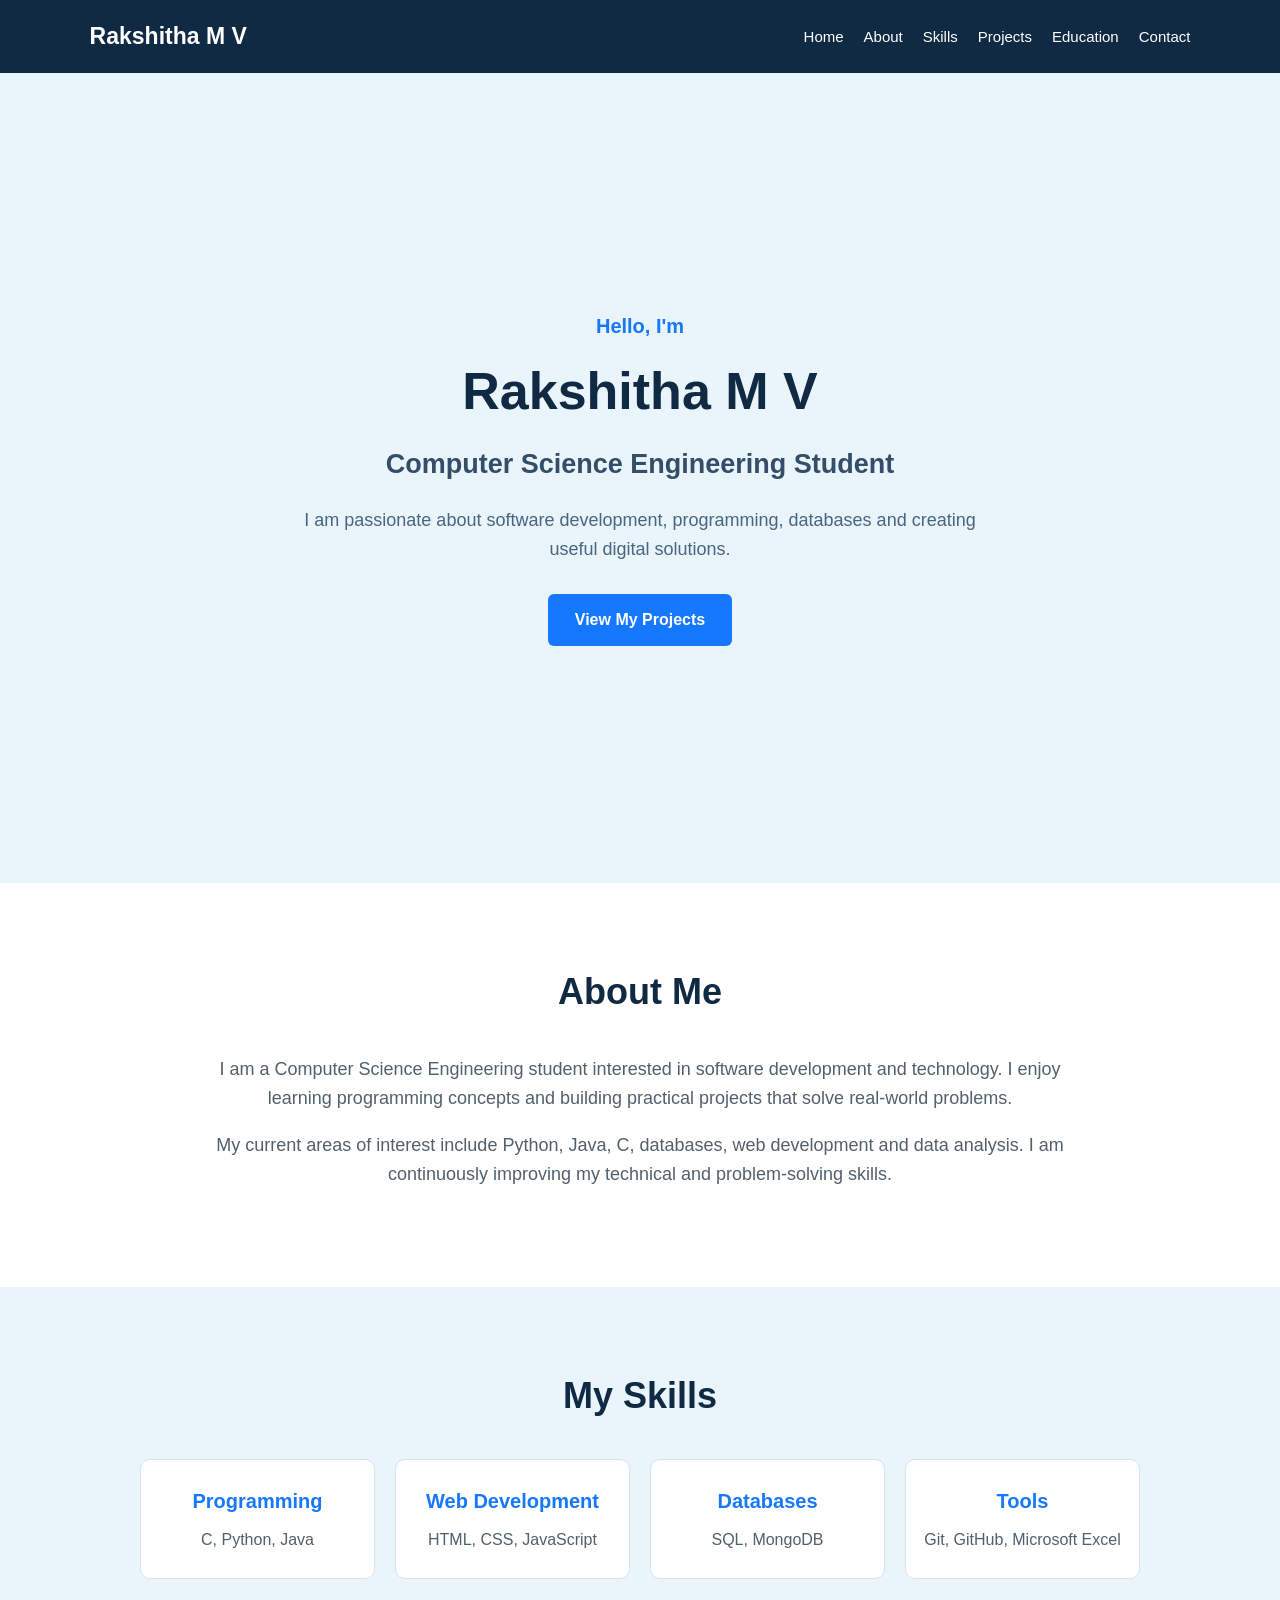
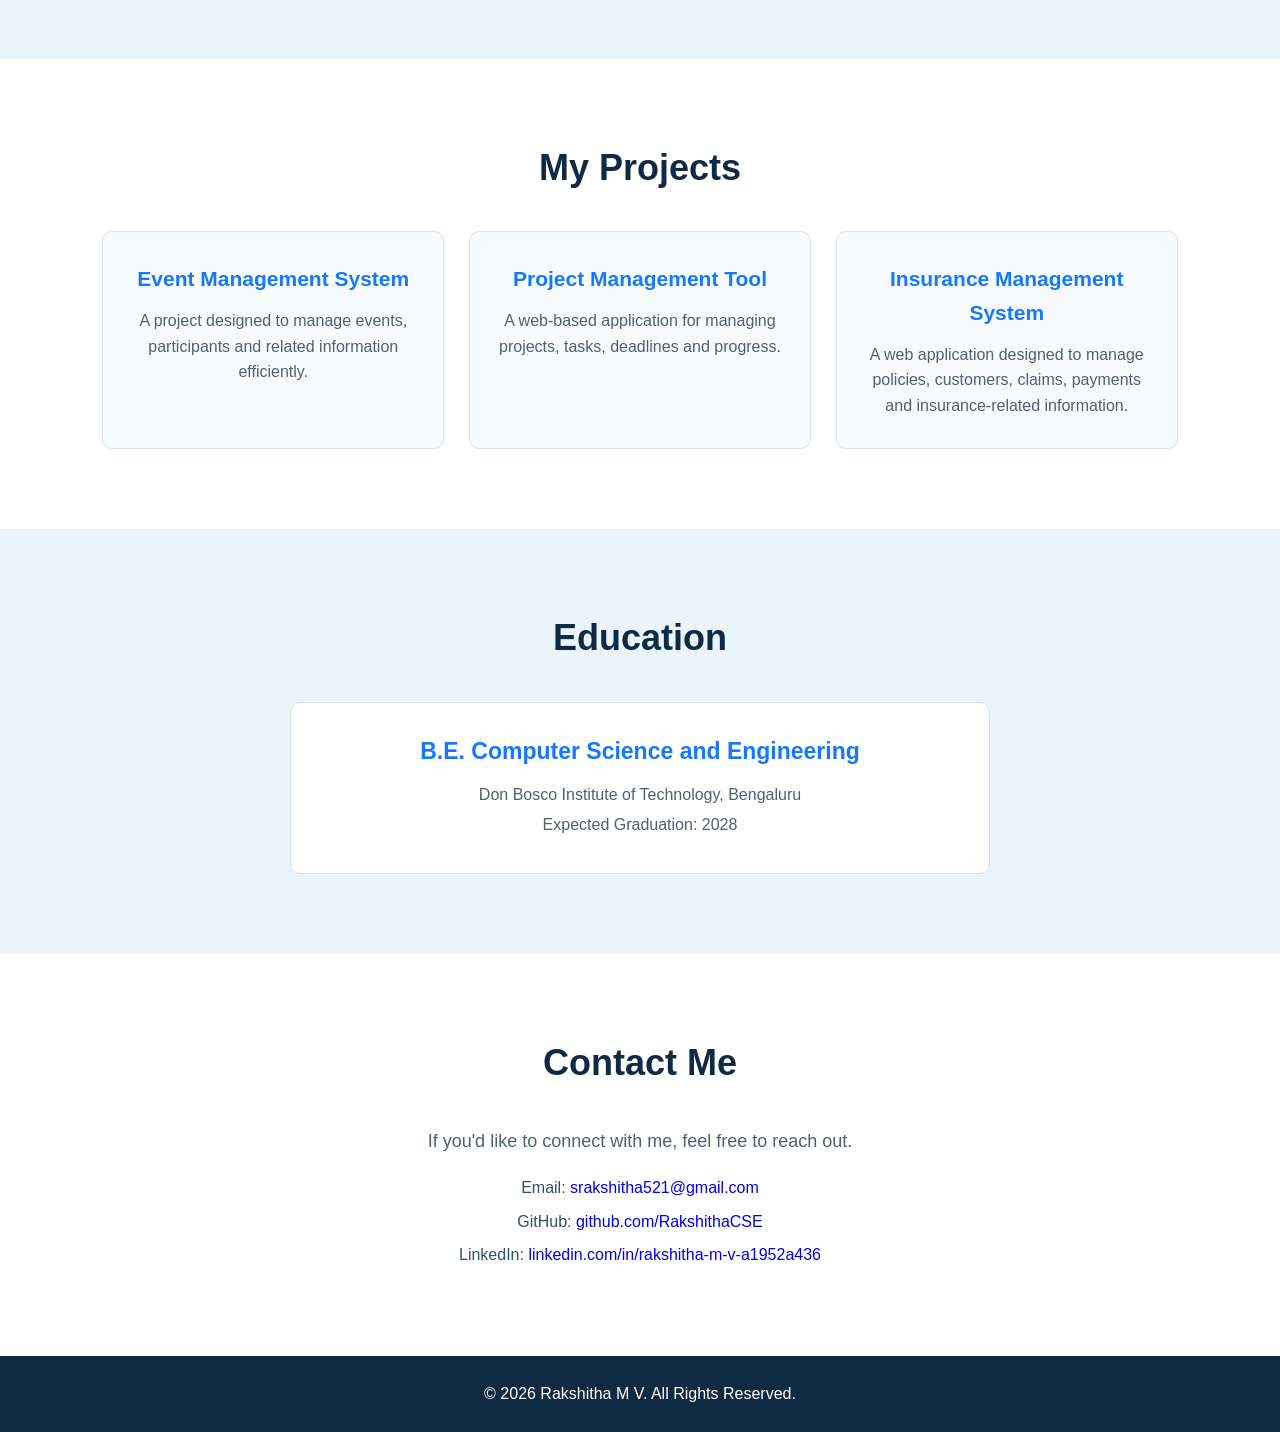
==== WebDevelopment-Level1-Task2-PersonalPortfolio/index.html @ da9e1946 "Add Level 1 Landing Page and Personal Portfolio" ====
<!DOCTYPE html>
<html lang="en">
<head>
    <meta charset="UTF-8">
    <meta name="viewport" content="width=device-width, initial-scale=1.0">
    <title>Rakshitha M V | Personal Portfolio</title>
    <link rel="stylesheet" href="style.css">
</head>

<body>

    <!-- Navigation -->
    <header class="navbar">
        <div class="logo">Rakshitha M V</div>

        <nav>
            <ul class="nav-links">
                <li><a href="#home">Home</a></li>
                <li><a href="#about">About</a></li>
                <li><a href="#skills">Skills</a></li>
                <li><a href="#projects">Projects</a></li>
                <li><a href="#education">Education</a></li>
                <li><a href="#contact">Contact</a></li>
            </ul>
        </nav>
    </header>

    <!-- Home -->
    <section id="home" class="hero">
        <div class="hero-content">
            <p class="intro">Hello, I'm</p>
            <h1>Rakshitha M V</h1>
            <h2>Computer Science Engineering Student</h2>

            <p>
                I am passionate about software development, programming,
                databases and creating useful digital solutions.
            </p>

            <a href="#projects" class="button">View My Projects</a>
        </div>
    </section>

    <!-- About -->
    <section id="about" class="section">
        <h2>About Me</h2>

        <div class="about-content">
            <p>
                I am a Computer Science Engineering student interested in
                software development and technology. I enjoy learning
                programming concepts and building practical projects that
                solve real-world problems.
            </p>

            <p>
                My current areas of interest include Python, Java, C,
                databases, web development and data analysis. I am continuously
                improving my technical and problem-solving skills.
            </p>
        </div>
    </section>

    <!-- Skills -->
    <section id="skills" class="section skills-section">
        <h2>My Skills</h2>

        <div class="skills-grid">

            <div class="skill-card">
                <h3>Programming</h3>
                <p>C, Python, Java</p>
            </div>

            <div class="skill-card">
                <h3>Web Development</h3>
                <p>HTML, CSS, JavaScript</p>
            </div>

            <div class="skill-card">
                <h3>Databases</h3>
                <p>SQL, MongoDB</p>
            </div>

            <div class="skill-card">
                <h3>Tools</h3>
                <p>Git, GitHub, Microsoft Excel</p>
            </div>

        </div>
    </section>

    <!-- Projects -->
    <section id="projects" class="section">
        <h2>My Projects</h2>

        <div class="projects-grid">

            <div class="project-card">
                <h3>Event Management System</h3>
                <p>
                    A project designed to manage events, participants and
                    related information efficiently.
                </p>
            </div>

            <div class="project-card">
                <h3>Project Management Tool</h3>
                <p>
                    A web-based application for managing projects, tasks,
                    deadlines and progress.
                </p>
            </div>

            <div class="project-card">
                <h3>Insurance Management System</h3>
                <p>
                    A web application designed to manage policies, customers,
                    claims, payments and insurance-related information.
                </p>
            </div>

        </div>
    </section>

    <!-- Education -->
    <section id="education" class="section education-section">
        <h2>Education</h2>

        <div class="education-card">
            <h3>B.E. Computer Science and Engineering</h3>
            <p>Don Bosco Institute of Technology, Bengaluru</p>
            <p>Expected Graduation: 2028</p>
        </div>
    </section>

    <!-- Contact -->
    <section id="contact" class="section contact-section">
        <h2>Contact Me</h2>

        <p>If you'd like to connect with me, feel free to reach out.</p>

        <div class="contact-info">

            <p>
                Email:
                <a href="mailto:srakshitha521@gmail.com">
                    srakshitha521@gmail.com
                </a>
            </p>

            <p>
                GitHub:
                <a href="https://github.com/RakshithaCSE" target="_blank">
                    github.com/RakshithaCSE
                </a>
            </p>

            <p>
                LinkedIn:
                <a href="https://www.linkedin.com/in/rakshitha-m-v-a1952a436/" target="_blank">
                    linkedin.com/in/rakshitha-m-v-a1952a436
                </a>
            </p>

        </div>
    </section>

    <!-- Footer -->
    <footer class="footer">
        <p>© 2026 Rakshitha M V. All Rights Reserved.</p>
    </footer>

</body>
</html>
---- WebDevelopment-Level1-Task2-PersonalPortfolio/style.css ----
* {
    margin: 0;
    padding: 0;
    box-sizing: border-box;
}

html {
    scroll-behavior: smooth;
}

body {
    font-family: Arial, sans-serif;
    line-height: 1.6;
    color: #222;
    background: #ffffff;
}

a {
    text-decoration: none;
}

/* Navigation */
.navbar {
    position: sticky;
    top: 0;
    z-index: 1000;
    display: flex;
    justify-content: space-between;
    align-items: center;
    padding: 18px 7%;
    background: #102a43;
}

.logo {
    color: #ffffff;
    font-size: 23px;
    font-weight: bold;
}

.nav-links {
    display: flex;
    flex-wrap: wrap;
    gap: 20px;
    list-style: none;
}

.nav-links a {
    color: #ffffff;
    font-size: 15px;
}

.nav-links a:hover {
    color: #5bc0eb;
}

/* Hero */
.hero {
    min-height: 90vh;
    display: flex;
    justify-content: center;
    align-items: center;
    text-align: center;
    padding: 70px 8%;
    background: #eaf4fb;
}

.hero-content {
    max-width: 850px;
}

.intro {
    font-size: 20px;
    color: #1677ff;
    font-weight: bold;
    margin-bottom: 8px;
}

.hero h1 {
    font-size: 52px;
    color: #102a43;
    margin-bottom: 10px;
}

.hero h2 {
    font-size: 27px;
    color: #334e68;
    margin-bottom: 20px;
}

.hero-content > p:last-of-type {
    max-width: 700px;
    margin: 0 auto 30px;
    font-size: 18px;
    color: #486581;
}

.button {
    display: inline-block;
    padding: 13px 27px;
    background: #1677ff;
    color: #ffffff;
    border-radius: 6px;
    font-weight: bold;
}

.button:hover {
    background: #0b5ed7;
}

/* Common Sections */
.section {
    padding: 80px 8%;
    text-align: center;
}

.section h2 {
    font-size: 36px;
    color: #102a43;
    margin-bottom: 35px;
}

/* About */
.about-content {
    max-width: 850px;
    margin: auto;
}

.about-content p {
    margin-bottom: 18px;
    font-size: 18px;
    color: #52606d;
}

/* Skills */
.skills-section {
    background: #eaf4fb;
}

.skills-grid {
    max-width: 1000px;
    margin: auto;
    display: grid;
    grid-template-columns: repeat(4, 1fr);
    gap: 20px;
}

.skill-card {
    padding: 25px 15px;
    background: #ffffff;
    border: 1px solid #d9e2ec;
    border-radius: 10px;
}

.skill-card h3 {
    color: #1677ff;
    margin-bottom: 10px;
    font-size: 20px;
}

.skill-card p {
    color: #52606d;
}

/* Projects */
.projects-grid {
    max-width: 1100px;
    margin: auto;
    display: grid;
    grid-template-columns: repeat(3, 1fr);
    gap: 25px;
}

.project-card {
    padding: 30px 22px;
    border: 1px solid #d9e2ec;
    border-radius: 10px;
    background: #f8fbfd;
}

.project-card h3 {
    color: #1677ff;
    font-size: 21px;
    margin-bottom: 12px;
}

.project-card p {
    color: #52606d;
}

/* Education */
.education-section {
    background: #eaf4fb;
}

.education-card {
    max-width: 700px;
    margin: auto;
    padding: 30px;
    background: #ffffff;
    border-radius: 10px;
    border: 1px solid #d9e2ec;
}

.education-card h3 {
    color: #1677ff;
    margin-bottom: 12px;
    font-size: 23px;
}

.education-card p {
    color: #52606d;
    margin-bottom: 5px;
}

/* Contact */
.contact-section {
    background: #ffffff;
}

.contact-section > p {
    font-size: 18px;
    color: #52606d;
    margin-bottom: 20px;
}

.contact-info p {
    margin: 8px 0;
    color: #334e68;
}

/* Footer */
.footer {
    padding: 25px 8%;
    text-align: center;
    background: #102a43;
    color: #ffffff;
}

/* Responsive Design */
@media (max-width: 900px) {
    .skills-grid {
        grid-template-columns: repeat(2, 1fr);
    }

    .projects-grid {
        grid-template-columns: 1fr;
    }
}

@media (max-width: 700px) {
    .navbar {
        flex-direction: column;
        gap: 12px;
    }

    .nav-links {
        justify-content: center;
        gap: 12px;
    }

    .hero h1 {
        font-size: 40px;
    }

    .hero h2 {
        font-size: 22px;
    }

    .section {
        padding: 60px 6%;
    }

    .section h2 {
        font-size: 30px;
    }

    .skills-grid {
        grid-template-columns: 1fr;
    }
}
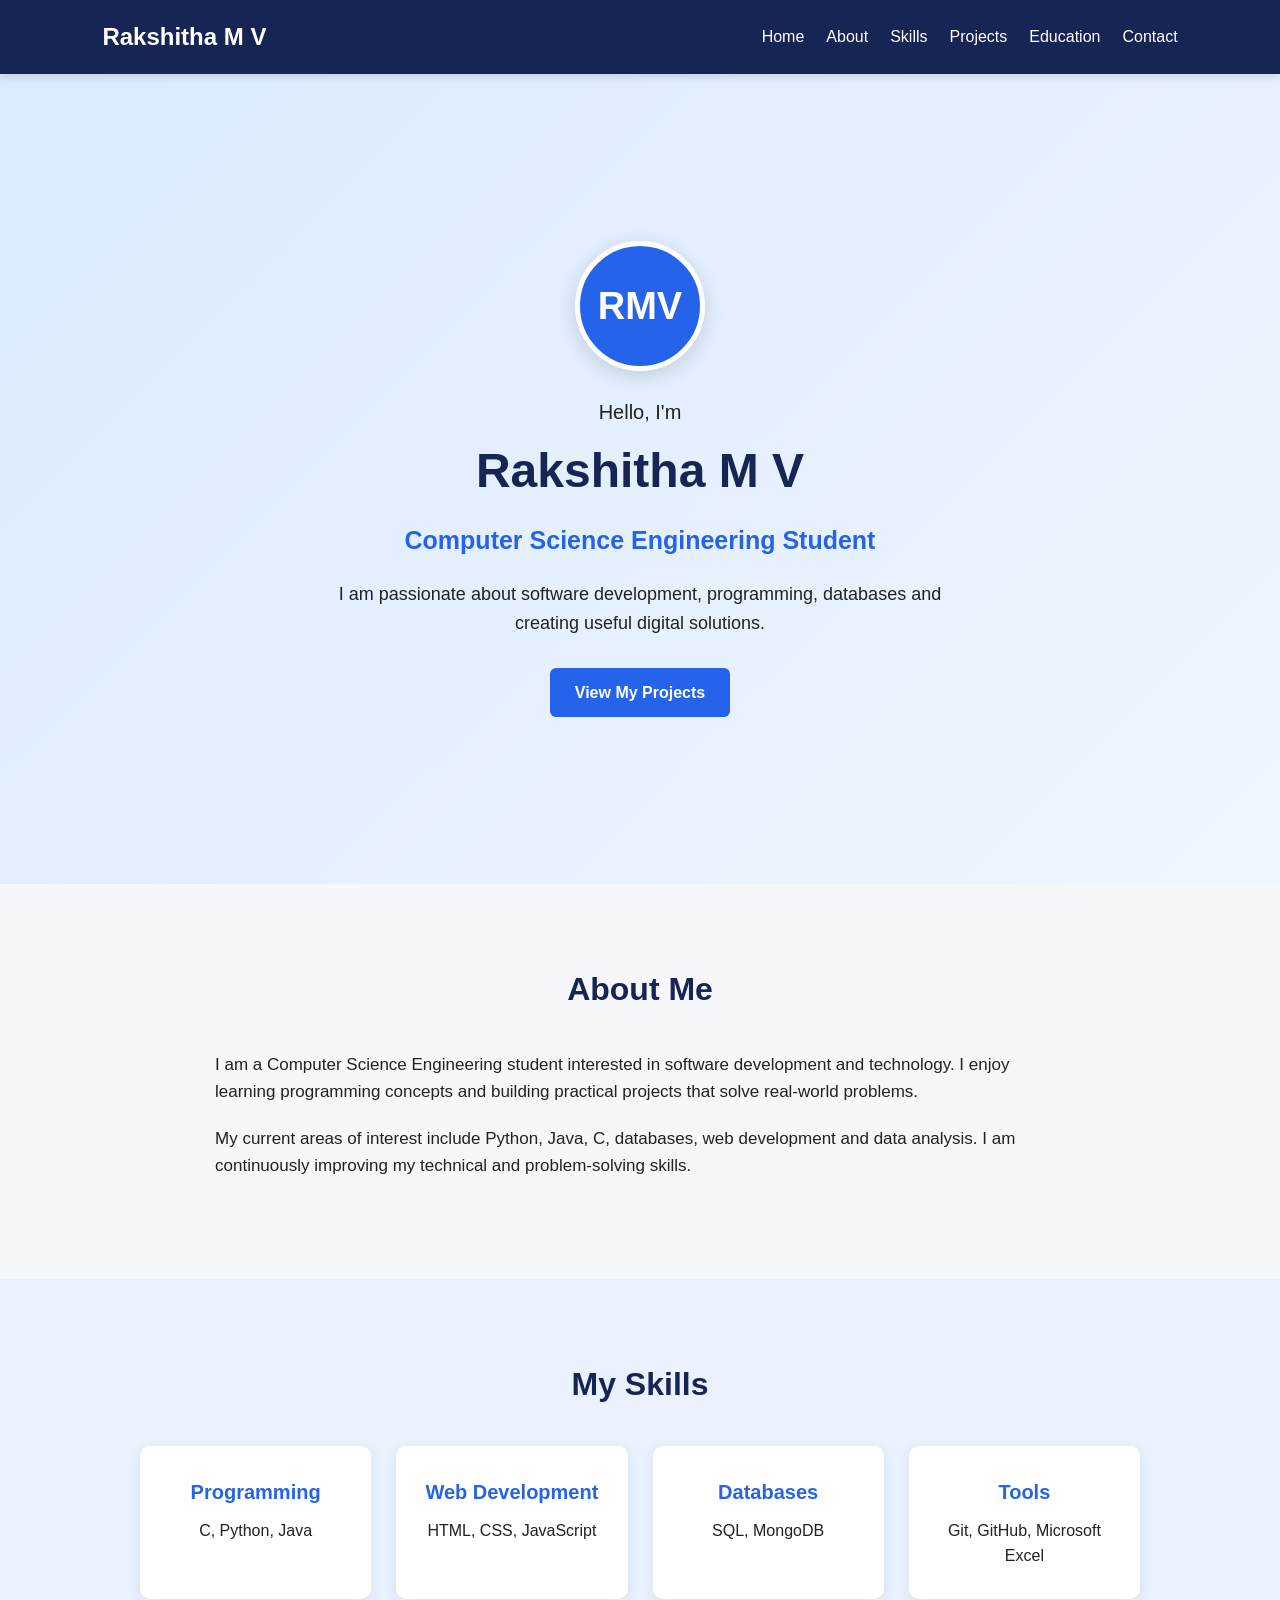
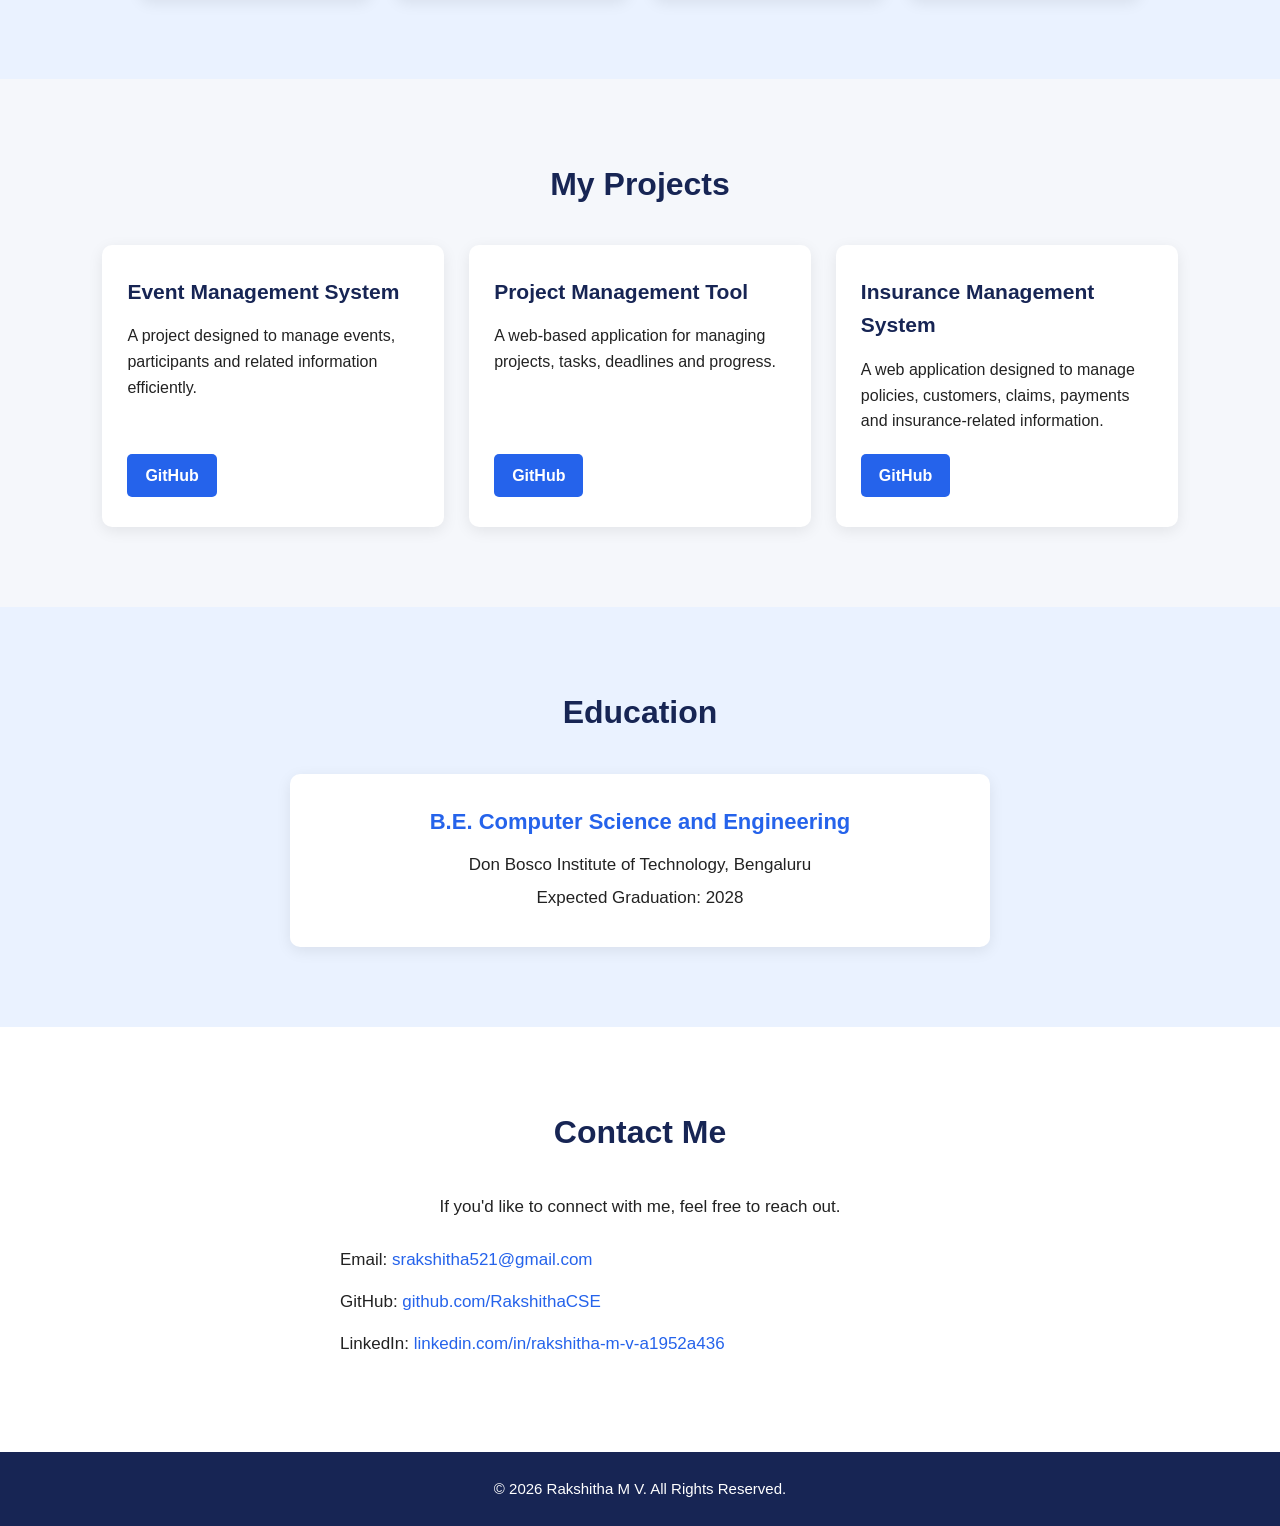
==== commit 5a854a46: "Update Level 1 Task 2 Personal Portfolio" ====
--- a/WebDevelopment-Level1-Task2-PersonalPortfolio/index.html
+++ b/WebDevelopment-Level1-Task2-PersonalPortfolio/index.html
@@ -25,27 +25,42 @@
         </nav>
     </header>
 
-    <!-- Home -->
+
+    <!-- Home / Hero Section -->
     <section id="home" class="hero">
+
         <div class="hero-content">
+
+            <!-- Avatar Placeholder -->
+            <div class="profile-avatar">RMV</div>
+
             <p class="intro">Hello, I'm</p>
+
             <h1>Rakshitha M V</h1>
+
             <h2>Computer Science Engineering Student</h2>
 
-            <p>
+            <p class="hero-description">
                 I am passionate about software development, programming,
                 databases and creating useful digital solutions.
             </p>
 
-            <a href="#projects" class="button">View My Projects</a>
-        </div>
-    </section>
-
-    <!-- About -->
+            <a href="#projects" class="button">
+                View My Projects
+            </a>
+
+        </div>
+
+    </section>
+
+
+    <!-- About Section -->
     <section id="about" class="section">
+
         <h2>About Me</h2>
 
         <div class="about-content">
+
             <p>
                 I am a Computer Science Engineering student interested in
                 software development and technology. I enjoy learning
@@ -58,11 +73,15 @@
                 databases, web development and data analysis. I am continuously
                 improving my technical and problem-solving skills.
             </p>
-        </div>
-    </section>
-
-    <!-- Skills -->
+
+        </div>
+
+    </section>
+
+
+    <!-- Skills Section -->
     <section id="skills" class="section skills-section">
+
         <h2>My Skills</h2>
 
         <div class="skills-grid">
@@ -88,57 +107,103 @@
             </div>
 
         </div>
-    </section>
-
-    <!-- Projects -->
+
+    </section>
+
+
+    <!-- Projects Section -->
     <section id="projects" class="section">
+
         <h2>My Projects</h2>
 
         <div class="projects-grid">
 
+
+            <!-- Project 1 -->
             <div class="project-card">
+
                 <h3>Event Management System</h3>
+
                 <p>
                     A project designed to manage events, participants and
                     related information efficiently.
                 </p>
-            </div>
-
+
+                <a href="https://github.com/RakshithaCSE"class="project-link">
+                    GitHub
+                </a>
+
+            </div>
+
+
+            <!-- Project 2 -->
             <div class="project-card">
+
                 <h3>Project Management Tool</h3>
+
                 <p>
                     A web-based application for managing projects, tasks,
                     deadlines and progress.
                 </p>
-            </div>
-
+
+                <a href="https://github.com/RakshithaCSE"class="project-link">
+                    GitHub
+                </a>
+
+            </div>
+
+
+            <!-- Project 3 -->
             <div class="project-card">
+
                 <h3>Insurance Management System</h3>
+
                 <p>
                     A web application designed to manage policies, customers,
                     claims, payments and insurance-related information.
                 </p>
-            </div>
-
-        </div>
-    </section>
-
-    <!-- Education -->
+
+                <a href="https://github.com/RakshithaCSE" class="project-link">
+                    GitHub
+                </a>
+
+            </div>
+
+        </div>
+
+    </section>
+
+
+    <!-- Education Section -->
     <section id="education" class="section education-section">
+
         <h2>Education</h2>
 
         <div class="education-card">
+
             <h3>B.E. Computer Science and Engineering</h3>
-            <p>Don Bosco Institute of Technology, Bengaluru</p>
-            <p>Expected Graduation: 2028</p>
-        </div>
-    </section>
-
-    <!-- Contact -->
+
+            <p>
+                Don Bosco Institute of Technology, Bengaluru
+            </p>
+
+            <p>
+                Expected Graduation: 2028
+            </p>
+
+        </div>
+
+    </section>
+
+
+    <!-- Contact Section -->
     <section id="contact" class="section contact-section">
+
         <h2>Contact Me</h2>
 
-        <p>If you'd like to connect with me, feel free to reach out.</p>
+        <p>
+            If you'd like to connect with me, feel free to reach out.
+        </p>
 
         <div class="contact-info">
 
@@ -158,17 +223,25 @@
 
             <p>
                 LinkedIn:
-                <a href="https://www.linkedin.com/in/rakshitha-m-v-a1952a436/" target="_blank">
+                <a
+                    href="https://www.linkedin.com/in/rakshitha-m-v-a1952a436/"
+                    target="_blank">
                     linkedin.com/in/rakshitha-m-v-a1952a436
                 </a>
             </p>
 
         </div>
-    </section>
+
+    </section>
+
 
     <!-- Footer -->
     <footer class="footer">
-        <p>© 2026 Rakshitha M V. All Rights Reserved.</p>
+
+        <p>
+            © 2026 Rakshitha M V. All Rights Reserved.
+        </p>
+
     </footer>
 
 </body>
--- a/WebDevelopment-Level1-Task2-PersonalPortfolio/style.css
+++ b/WebDevelopment-Level1-Task2-PersonalPortfolio/style.css
@@ -1,280 +1,578 @@
+/* ================================
+   Basic Reset
+================================ */
+
 * {
     margin: 0;
     padding: 0;
     box-sizing: border-box;
 }
 
+
+/* ================================
+   Smooth Scrolling
+================================ */
+
 html {
     scroll-behavior: smooth;
 }
 
+
+/* ================================
+   Body
+================================ */
+
 body {
-    font-family: Arial, sans-serif;
+    font-family: Arial, Helvetica, sans-serif;
     line-height: 1.6;
+    background-color: #f5f7fb;
     color: #222;
-    background: #ffffff;
-}
-
-a {
-    text-decoration: none;
-}
-
-/* Navigation */
+}
+
+
+/* ================================
+   Navigation Bar
+================================ */
+
 .navbar {
     position: sticky;
     top: 0;
     z-index: 1000;
+
     display: flex;
     justify-content: space-between;
     align-items: center;
-    padding: 18px 7%;
-    background: #102a43;
-}
+
+    padding: 18px 8%;
+
+    background-color: #172554;
+    color: white;
+
+    box-shadow: 0 2px 10px rgba(0, 0, 0, 0.15);
+}
+
+
+/* Logo */
 
 .logo {
-    color: #ffffff;
-    font-size: 23px;
+    font-size: 24px;
     font-weight: bold;
 }
+
+
+/* Navigation Links */
 
 .nav-links {
     display: flex;
-    flex-wrap: wrap;
-    gap: 20px;
     list-style: none;
+    gap: 22px;
 }
 
 .nav-links a {
-    color: #ffffff;
-    font-size: 15px;
+    color: white;
+    text-decoration: none;
+    font-size: 16px;
+    transition: 0.3s;
 }
 
 .nav-links a:hover {
-    color: #5bc0eb;
-}
-
-/* Hero */
+    color: #93c5fd;
+}
+
+
+/* ================================
+   Hero Section
+================================ */
+
 .hero {
     min-height: 90vh;
+
     display: flex;
     justify-content: center;
     align-items: center;
+
     text-align: center;
-    padding: 70px 8%;
-    background: #eaf4fb;
-}
+
+    padding: 80px 20px;
+
+    background: linear-gradient(
+        135deg,
+        #dbeafe,
+        #eff6ff
+    );
+}
+
 
 .hero-content {
-    max-width: 850px;
-}
+    max-width: 800px;
+}
+
+
+/* Avatar */
+
+.profile-avatar {
+    width: 130px;
+    height: 130px;
+
+    margin: 0 auto 25px;
+
+    display: flex;
+    justify-content: center;
+    align-items: center;
+
+    border-radius: 50%;
+
+    background-color: #2563eb;
+    color: white;
+
+    font-size: 38px;
+    font-weight: bold;
+
+    border: 5px solid white;
+
+    box-shadow: 0 5px 20px rgba(0, 0, 0, 0.15);
+}
+
 
 .intro {
     font-size: 20px;
-    color: #1677ff;
-    font-weight: bold;
-    margin-bottom: 8px;
-}
+    margin-bottom: 5px;
+}
+
 
 .hero h1 {
-    font-size: 52px;
-    color: #102a43;
+    font-size: 48px;
+    color: #172554;
     margin-bottom: 10px;
 }
 
+
 .hero h2 {
-    font-size: 27px;
-    color: #334e68;
+    font-size: 25px;
+    color: #2563eb;
     margin-bottom: 20px;
 }
 
-.hero-content > p:last-of-type {
-    max-width: 700px;
+
+.hero-description {
+    font-size: 18px;
+    max-width: 650px;
     margin: 0 auto 30px;
-    font-size: 18px;
-    color: #486581;
-}
+}
+
+
+/* Button */
 
 .button {
     display: inline-block;
-    padding: 13px 27px;
-    background: #1677ff;
-    color: #ffffff;
+
+    padding: 12px 25px;
+
+    background-color: #2563eb;
+    color: white;
+
+    text-decoration: none;
+
     border-radius: 6px;
+
     font-weight: bold;
+
+    transition: 0.3s;
 }
 
 .button:hover {
-    background: #0b5ed7;
-}
-
-/* Common Sections */
+    background-color: #172554;
+    transform: translateY(-2px);
+}
+
+
+/* ================================
+   General Sections
+================================ */
+
 .section {
     padding: 80px 8%;
+
     text-align: center;
-}
+
+    scroll-margin-top: 80px;
+}
+
 
 .section h2 {
-    font-size: 36px;
-    color: #102a43;
+    font-size: 32px;
+
+    color: #172554;
+
     margin-bottom: 35px;
 }
 
-/* About */
+
+/* ================================
+   About Section
+================================ */
+
 .about-content {
     max-width: 850px;
+
     margin: auto;
+
+    text-align: left;
 }
 
 .about-content p {
-    margin-bottom: 18px;
-    font-size: 18px;
-    color: #52606d;
-}
-
-/* Skills */
+    font-size: 17px;
+
+    margin-bottom: 20px;
+}
+
+
+/* ================================
+   Skills Section
+================================ */
+
 .skills-section {
-    background: #eaf4fb;
-}
+    background-color: #eaf2ff;
+}
+
 
 .skills-grid {
+    display: grid;
+
+    grid-template-columns: repeat(4, 1fr);
+
+    gap: 25px;
+
     max-width: 1000px;
+
     margin: auto;
+}
+
+
+.skill-card {
+    background-color: white;
+
+    padding: 30px 20px;
+
+    border-radius: 10px;
+
+    box-shadow: 0 4px 15px rgba(0, 0, 0, 0.08);
+
+    transition: 0.3s;
+}
+
+
+.skill-card:hover {
+    transform: translateY(-5px);
+}
+
+
+.skill-card h3 {
+    color: #2563eb;
+
+    font-size: 20px;
+
+    margin-bottom: 10px;
+}
+
+
+.skill-card p {
+    font-size: 16px;
+}
+
+
+/* ================================
+   Projects Section
+================================ */
+
+.projects-grid {
     display: grid;
-    grid-template-columns: repeat(4, 1fr);
-    gap: 20px;
-}
-
-.skill-card {
-    padding: 25px 15px;
-    background: #ffffff;
-    border: 1px solid #d9e2ec;
+
+    grid-template-columns: repeat(3, 1fr);
+
+    gap: 25px;
+
+    max-width: 1100px;
+
+    margin: auto;
+}
+
+
+.project-card {
+    background-color: white;
+
+    padding: 30px 25px;
+
     border-radius: 10px;
-}
-
-.skill-card h3 {
-    color: #1677ff;
-    margin-bottom: 10px;
-    font-size: 20px;
-}
-
-.skill-card p {
-    color: #52606d;
-}
-
-/* Projects */
-.projects-grid {
-    max-width: 1100px;
-    margin: auto;
-    display: grid;
-    grid-template-columns: repeat(3, 1fr);
-    gap: 25px;
-}
-
-.project-card {
-    padding: 30px 22px;
-    border: 1px solid #d9e2ec;
-    border-radius: 10px;
-    background: #f8fbfd;
-}
+
+    text-align: left;
+
+    box-shadow: 0 4px 15px rgba(0, 0, 0, 0.08);
+
+    display: flex;
+    flex-direction: column;
+
+    min-height: 260px;
+
+    transition: 0.3s;
+}
+
+
+.project-card:hover {
+    transform: translateY(-5px);
+}
+
 
 .project-card h3 {
-    color: #1677ff;
+    color: #172554;
+
     font-size: 21px;
-    margin-bottom: 12px;
-}
+
+    margin-bottom: 15px;
+}
+
 
 .project-card p {
-    color: #52606d;
-}
-
-/* Education */
+    font-size: 16px;
+
+    margin-bottom: 20px;
+
+    flex-grow: 1;
+}
+
+
+/* GitHub Project Link */
+
+.project-link {
+    display: inline-block;
+
+    width: fit-content;
+
+    padding: 9px 18px;
+
+    background-color: #2563eb;
+
+    color: white;
+
+    text-decoration: none;
+
+    border-radius: 5px;
+
+    font-weight: bold;
+
+    transition: 0.3s;
+}
+
+
+.project-link:hover {
+    background-color: #172554;
+}
+
+
+/* ================================
+   Education Section
+================================ */
+
 .education-section {
-    background: #eaf4fb;
-}
+    background-color: #eaf2ff;
+}
+
 
 .education-card {
     max-width: 700px;
+
     margin: auto;
+
     padding: 30px;
-    background: #ffffff;
+
+    background-color: white;
+
     border-radius: 10px;
-    border: 1px solid #d9e2ec;
-}
+
+    box-shadow: 0 4px 15px rgba(0, 0, 0, 0.08);
+}
+
 
 .education-card h3 {
-    color: #1677ff;
+    color: #2563eb;
+
+    font-size: 22px;
+
     margin-bottom: 12px;
-    font-size: 23px;
-}
+}
+
 
 .education-card p {
-    color: #52606d;
-    margin-bottom: 5px;
-}
-
-/* Contact */
+    font-size: 17px;
+
+    margin-bottom: 6px;
+}
+
+
+/* ================================
+   Contact Section
+================================ */
+
 .contact-section {
-    background: #ffffff;
-}
+    background-color: white;
+}
+
 
 .contact-section > p {
-    font-size: 18px;
-    color: #52606d;
-    margin-bottom: 20px;
-}
+    margin-bottom: 25px;
+
+    font-size: 17px;
+}
+
+
+.contact-info {
+    max-width: 600px;
+
+    margin: auto;
+
+    text-align: left;
+}
+
 
 .contact-info p {
-    margin: 8px 0;
-    color: #334e68;
-}
-
-/* Footer */
+    margin-bottom: 15px;
+
+    font-size: 17px;
+}
+
+
+.contact-info a {
+    color: #2563eb;
+
+    text-decoration: none;
+}
+
+
+.contact-info a:hover {
+    text-decoration: underline;
+}
+
+
+/* ================================
+   Footer
+================================ */
+
 .footer {
-    padding: 25px 8%;
+    padding: 25px;
+
     text-align: center;
-    background: #102a43;
-    color: #ffffff;
-}
-
-/* Responsive Design */
+
+    background-color: #172554;
+
+    color: white;
+
+    font-size: 15px;
+}
+
+
+/* ================================
+   Responsive Design
+================================ */
+
 @media (max-width: 900px) {
+
+    .navbar {
+        flex-direction: column;
+
+        gap: 15px;
+
+        text-align: center;
+    }
+
     .skills-grid {
         grid-template-columns: repeat(2, 1fr);
     }
 
     .projects-grid {
-        grid-template-columns: 1fr;
-    }
-}
-
-@media (max-width: 700px) {
+        grid-template-columns: repeat(2, 1fr);
+    }
+
+}
+
+
+@media (max-width: 600px) {
+
     .navbar {
-        flex-direction: column;
+        padding: 15px 5%;
+    }
+
+
+    .nav-links {
+        flex-wrap: wrap;
+
+        justify-content: center;
+
         gap: 12px;
     }
 
-    .nav-links {
-        justify-content: center;
-        gap: 12px;
-    }
+
+    .nav-links a {
+        font-size: 14px;
+    }
+
+
+    .hero {
+        min-height: 85vh;
+
+        padding: 60px 20px;
+    }
+
+
+    .profile-avatar {
+        width: 110px;
+        height: 110px;
+
+        font-size: 32px;
+    }
+
 
     .hero h1 {
-        font-size: 40px;
-    }
+        font-size: 36px;
+    }
+
 
     .hero h2 {
-        font-size: 22px;
-    }
+        font-size: 21px;
+    }
+
+
+    .hero-description {
+        font-size: 16px;
+    }
+
 
     .section {
-        padding: 60px 6%;
-    }
+        padding: 60px 20px;
+    }
+
 
     .section h2 {
-        font-size: 30px;
-    }
+        font-size: 28px;
+    }
+
 
     .skills-grid {
         grid-template-columns: 1fr;
     }
+
+
+    .projects-grid {
+        grid-template-columns: 1fr;
+    }
+
+
+    .project-card {
+        min-height: auto;
+    }
+
+
+    .education-card {
+        padding: 25px 20px;
+    }
+
 }
